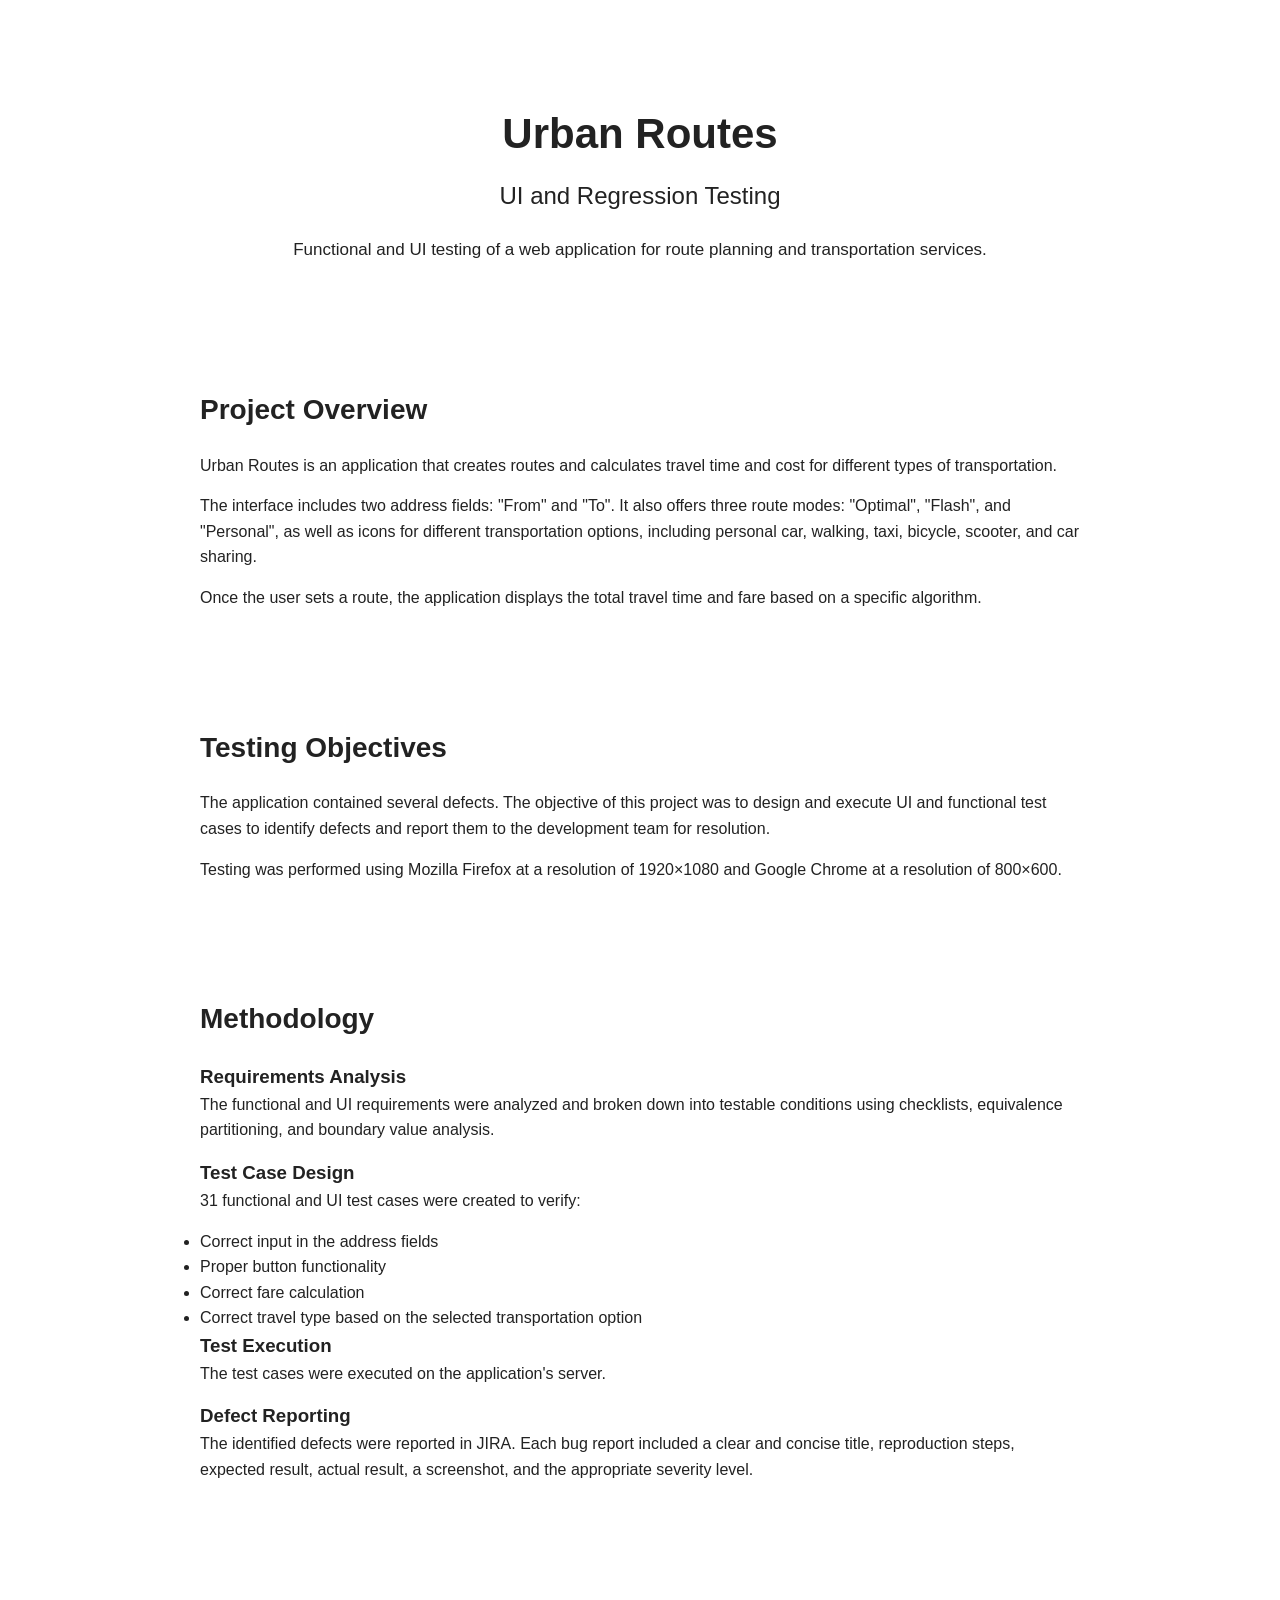
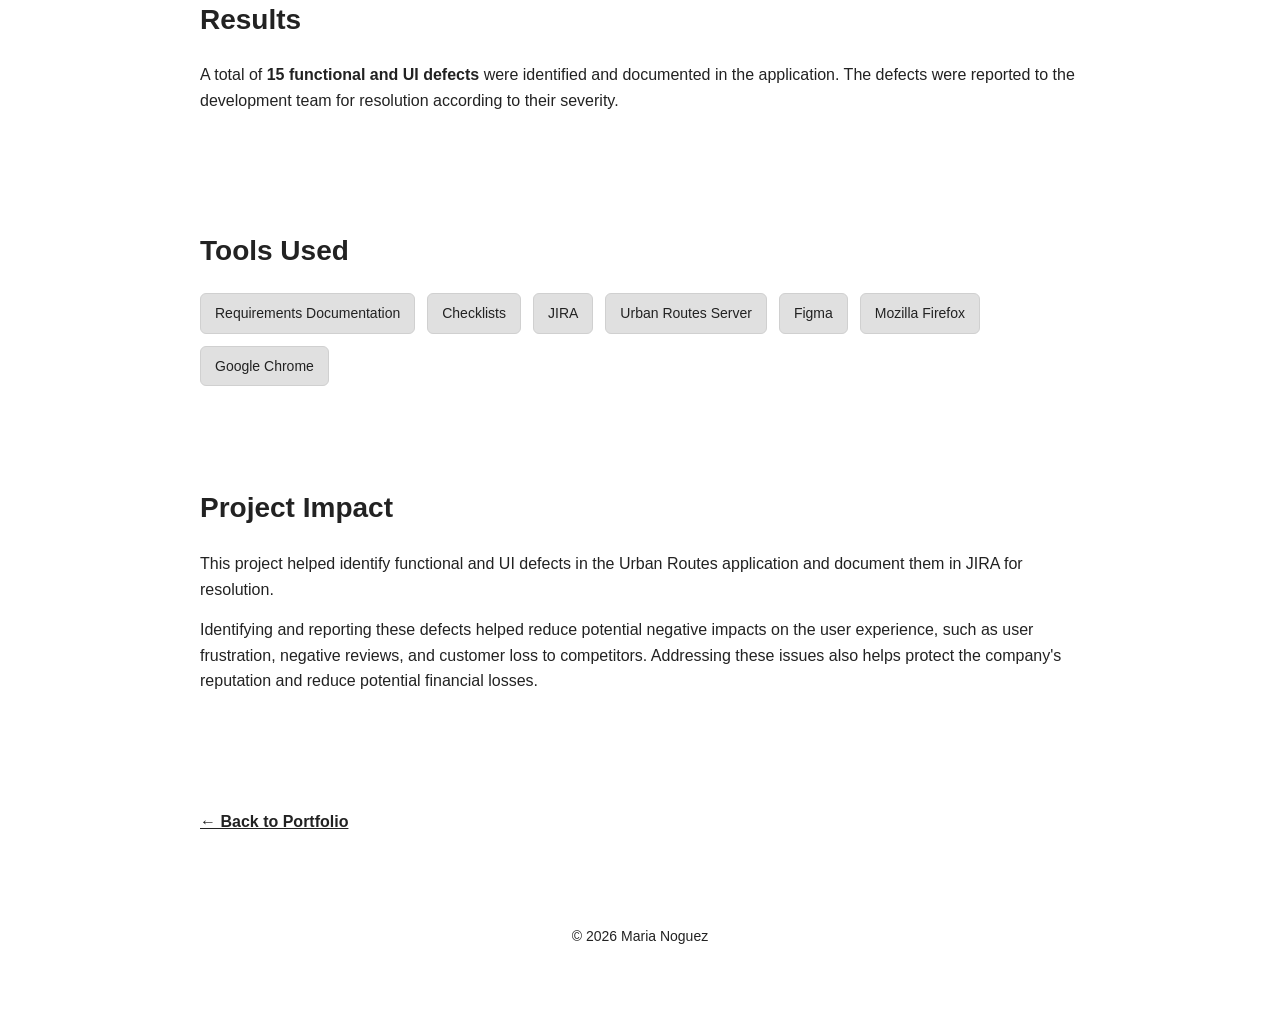
==== project-1.html @ 26d73215 "Rename project-1 to project-1.html" ====
<!DOCTYPE html>
<html lang="en">

<head>
    <meta charset="UTF-8">
    <meta name="viewport" content="width=device-width, initial-scale=1.0">

    <title>Urban Routes | UI and Regression Testing</title>

    <link rel="stylesheet" href="style.css">
</head>

<body>

    <div class="container">

        <header>
            <h1>Urban Routes</h1>
            <h2>UI and Regression Testing</h2>

            <p>
                Functional and UI testing of a web application
                for route planning and transportation services.
            </p>
        </header>

        <main>

            <!-- Project Overview -->
            <section class="section">

                <h2>Project Overview</h2>

                <p>
                    Urban Routes is an application that creates routes
                    and calculates travel time and cost for different
                    types of transportation.
                </p>

                <p>
                    The interface includes two address fields:
                    "From" and "To". It also offers three route modes:
                    "Optimal", "Flash", and "Personal", as well as icons
                    for different transportation options, including
                    personal car, walking, taxi, bicycle, scooter,
                    and car sharing.
                </p>

                <p>
                    Once the user sets a route, the application displays
                    the total travel time and fare based on a specific
                    algorithm.
                </p>

            </section>


            <!-- Testing Objectives -->
            <section class="section">

                <h2>Testing Objectives</h2>

                <p>
                    The application contained several defects.
                    The objective of this project was to design and
                    execute UI and functional test cases to identify
                    defects and report them to the development team
                    for resolution.
                </p>

                <p>
                    Testing was performed using Mozilla Firefox at a
                    resolution of 1920×1080 and Google Chrome at a
                    resolution of 800×600.
                </p>

            </section>


            <!-- Methodology -->
            <section class="section">

                <h2>Methodology</h2>

                <h3>Requirements Analysis</h3>

                <p>
                    The functional and UI requirements were analyzed
                    and broken down into testable conditions using
                    checklists, equivalence partitioning, and
                    boundary value analysis.
                </p>


                <h3>Test Case Design</h3>

                <p>
                    31 functional and UI test cases were created
                    to verify:
                </p>

                <ul>
                    <li>Correct input in the address fields</li>
                    <li>Proper button functionality</li>
                    <li>Correct fare calculation</li>
                    <li>
                        Correct travel type based on the selected
                        transportation option
                    </li>
                </ul>


                <h3>Test Execution</h3>

                <p>
                    The test cases were executed on the application's
                    server.
                </p>


                <h3>Defect Reporting</h3>

                <p>
                    The identified defects were reported in JIRA.
                    Each bug report included a clear and concise title,
                    reproduction steps, expected result, actual result,
                    a screenshot, and the appropriate severity level.
                </p>

            </section>


            <!-- Results -->
            <section class="section">

                <h2>Results</h2>

                <p>
                    A total of <strong>15 functional and UI defects</strong>
                    were identified and documented in the application.
                    The defects were reported to the development team
                    for resolution according to their severity.
                </p>

            </section>


            <!-- Tools -->
            <section class="section">

                <h2>Tools Used</h2>

                <div class="skills">

                    <span>Requirements Documentation</span>
                    <span>Checklists</span>
                    <span>JIRA</span>
                    <span>Urban Routes Server</span>
                    <span>Figma</span>
                    <span>Mozilla Firefox</span>
                    <span>Google Chrome</span>

                </div>

            </section>


            <!-- Project Impact -->
            <section class="section">

                <h2>Project Impact</h2>

                <p>
                    This project helped identify functional and UI
                    defects in the Urban Routes application and
                    document them in JIRA for resolution.
                </p>

                <p>
                    Identifying and reporting these defects helped
                    reduce potential negative impacts on the user
                    experience, such as user frustration, negative
                    reviews, and customer loss to competitors.
                    Addressing these issues also helps protect the
                    company's reputation and reduce potential
                    financial losses.
                </p>

            </section>


            <!-- Back to Portfolio -->
            <section class="section">

                <a href="index.html" class="back-button">
                    ← Back to Portfolio
                </a>

            </section>

        </main>

        <footer>
            <p>
                © 2026 Maria Noguez
            </p>
        </footer>

    </div>

</body>

</html>
---- style.css ----
* {
    margin: 0;
    padding: 0;
    box-sizing: border-box;
}

body {
    font-family: Arial, sans-serif;
    background-color: #red;
    color: #222;
    line-height: 1.6;
}

.container {
    max-width: 1000px;
    margin: 0 auto;
    padding: 40px 25px;
}

/* Header */

header {
    text-align: center;
    padding: 60px 20px;
    background-color: #ffffff;
    border-radius: 12px;
    margin-bottom: 30px;
}

header h1 {
    font-size: 42px;
    margin-bottom: 10px;
}

header h2 {
    font-size: 24px;
    font-weight: normal;
    margin-bottom: 20px;
}

header p {
    max-width: 700px;
    margin: 0 auto;
    font-size: 17px;
}


/* Sections */

.section {
    background-color: #ffffff;
    padding: 35px;
    margin-bottom: 30px;
    border-radius: 12px;
}

.section h2 {
    font-size: 28px;
    margin-bottom: 20px;
}


/* About Me */

.section p {
    margin-bottom: 15px;
}


/* Skills */

.skill-category {
    margin-bottom: 30px;
}

.skill-category:last-child {
    margin-bottom: 0;
}

.skill-category h3 {
    font-size: 20px;
    margin-bottom: 15px;
}

.skills {
    display: flex;
    flex-wrap: wrap;
    gap: 12px;
}

.skills span {
    background-color: #e0e0e0;
    color: #222;
    padding: 8px 14px;
    border-radius: 6px;
    font-size: 14px;
    border: 1px solid #d0d0d0;
    white-space: nowrap;
}


/* Projects */

.project {
    border: 1px solid #ddd;
    border-radius: 10px;
    padding: 25px;
    margin-bottom: 20px;
}

.project:last-child {
    margin-bottom: 0;
}

.project h3 {
    font-size: 21px;
    margin-bottom: 12px;
}

.project p {
    margin-bottom: 18px;
}

.project a {
    display: inline-block;
    text-decoration: none;
    background-color: #222;
    color: #ffffff;
    padding: 9px 18px;
    border-radius: 6px;
}

.project a:hover {
    opacity: 0.8;
}


/* Contact */

.section a {
    color: #222;
    font-weight: bold;
}


/* Footer */

footer {
    text-align: center;
    padding: 25px;
    font-size: 14px;
}
/* Profile photo */

.profile-photo {
    width: 200px;
    height: 200px;
    border-radius: 50%;
    object-fit: contain;
    margin-bottom: 20px;
}

.contact-buttons {
    display: flex;
    gap: 15px;
    flex-wrap: wrap;
}

.contact-buttons a {
    display: inline-block;
    text-decoration: none;
    background-color: #222;
    color: #ffffff;
    padding: 10px 20px;
    border-radius: 6px;
    font-weight: bold;
}

.contact-buttons a:hover {
    opacity: 0.8;
}
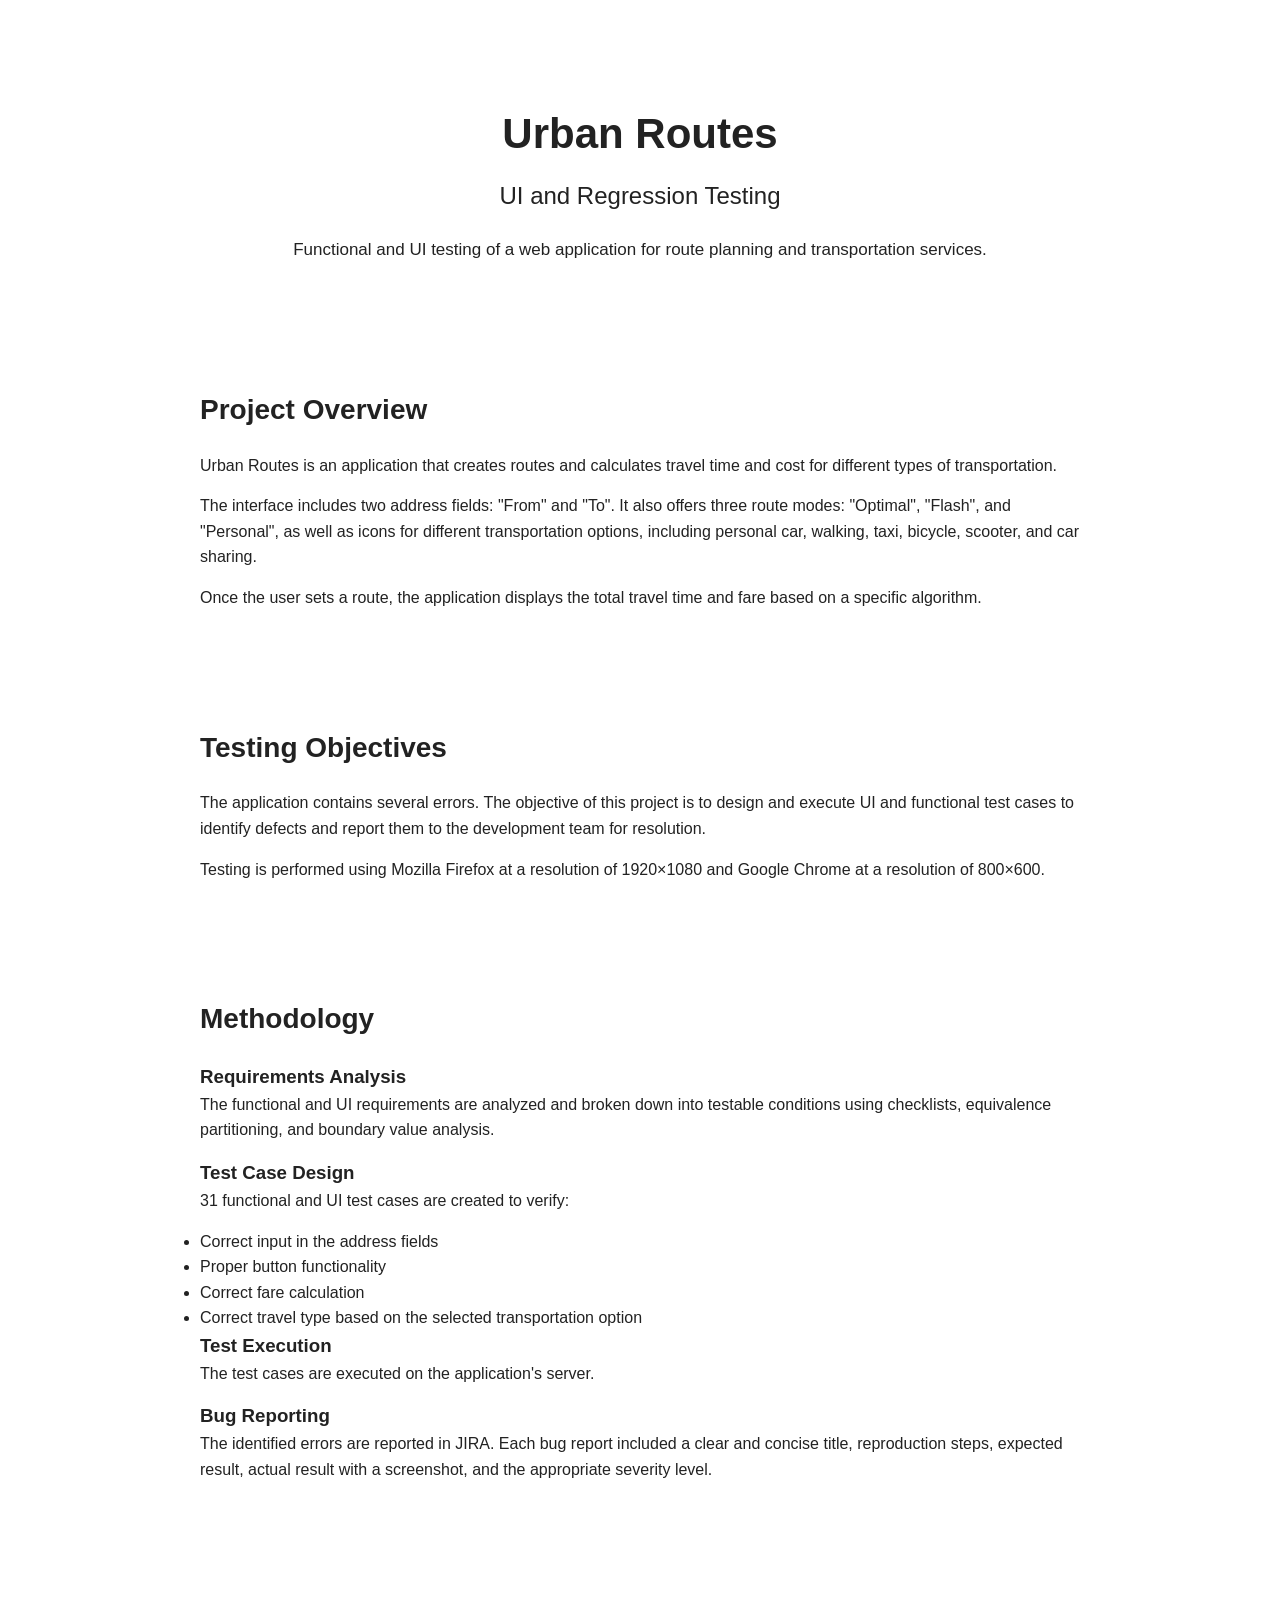
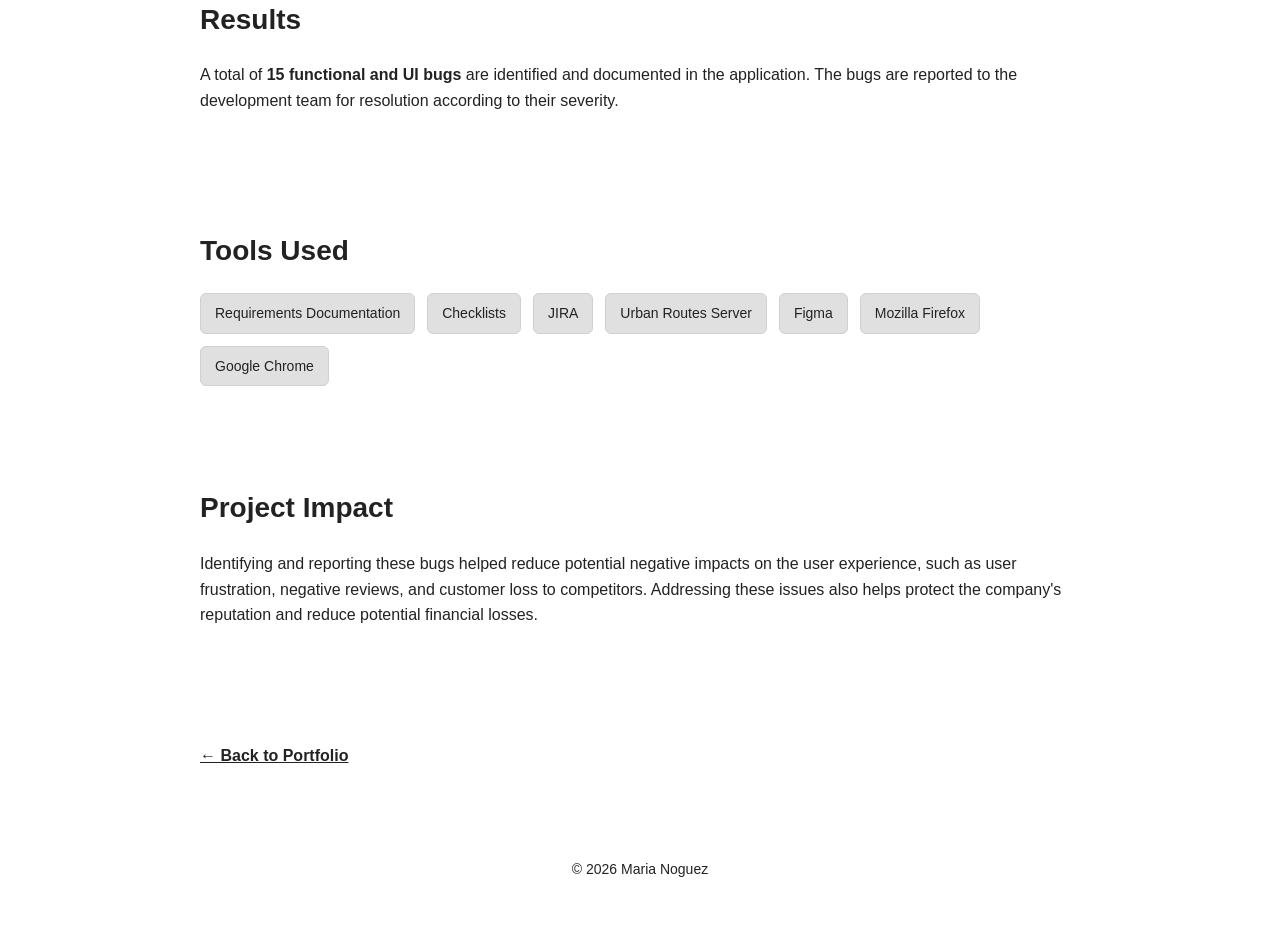
==== commit 5cc84d0b: "Update project-1.html" ====
--- a/project-1.html
+++ b/project-1.html
@@ -5,7 +5,7 @@
     <meta charset="UTF-8">
     <meta name="viewport" content="width=device-width, initial-scale=1.0">
 
-    <title>Urban Routes | UI and Regression Testing</title>
+    <title>Urban Routes | Web Design and Regression Testing</title>
 
     <link rel="stylesheet" href="style.css">
 </head>
@@ -61,15 +61,15 @@
                 <h2>Testing Objectives</h2>
 
                 <p>
-                    The application contained several defects.
-                    The objective of this project was to design and
+                    The application contains several errors.
+                    The objective of this project is to design and
                     execute UI and functional test cases to identify
                     defects and report them to the development team
                     for resolution.
                 </p>
 
                 <p>
-                    Testing was performed using Mozilla Firefox at a
+                    Testing is performed using Mozilla Firefox at a
                     resolution of 1920×1080 and Google Chrome at a
                     resolution of 800×600.
                 </p>
@@ -85,7 +85,7 @@
                 <h3>Requirements Analysis</h3>
 
                 <p>
-                    The functional and UI requirements were analyzed
+                    The functional and UI requirements are analyzed
                     and broken down into testable conditions using
                     checklists, equivalence partitioning, and
                     boundary value analysis.
@@ -95,7 +95,7 @@
                 <h3>Test Case Design</h3>
 
                 <p>
-                    31 functional and UI test cases were created
+                    31 functional and UI test cases are created
                     to verify:
                 </p>
 
@@ -113,17 +113,17 @@
                 <h3>Test Execution</h3>
 
                 <p>
-                    The test cases were executed on the application's
+                    The test cases are executed on the application's
                     server.
                 </p>
 
 
-                <h3>Defect Reporting</h3>
-
-                <p>
-                    The identified defects were reported in JIRA.
+                <h3>Bug Reporting</h3>
+
+                <p>
+                    The identified errors are reported in JIRA.
                     Each bug report included a clear and concise title,
-                    reproduction steps, expected result, actual result,
+                    reproduction steps, expected result, actual result with 
                     a screenshot, and the appropriate severity level.
                 </p>
 
@@ -136,9 +136,9 @@
                 <h2>Results</h2>
 
                 <p>
-                    A total of <strong>15 functional and UI defects</strong>
-                    were identified and documented in the application.
-                    The defects were reported to the development team
+                    A total of <strong>15 functional and UI bugs</strong>
+                    are identified and documented in the application.
+                    The bugs are reported to the development team
                     for resolution according to their severity.
                 </p>
 
@@ -171,13 +171,7 @@
                 <h2>Project Impact</h2>
 
                 <p>
-                    This project helped identify functional and UI
-                    defects in the Urban Routes application and
-                    document them in JIRA for resolution.
-                </p>
-
-                <p>
-                    Identifying and reporting these defects helped
+                    Identifying and reporting these bugs helped
                     reduce potential negative impacts on the user
                     experience, such as user frustration, negative
                     reviews, and customer loss to competitors.
--- a/style.css
+++ b/style.css
@@ -124,10 +124,11 @@
 .project a {
     display: inline-block;
     text-decoration: none;
-    background-color: #222;
-    color: #ffffff;
-    padding: 9px 18px;
+    background-color: #222222;
+    color: #ffffff !important;
+    padding: 10px 20px;
     border-radius: 6px;
+    font-weight: bold;
 }
 
 .project a:hover {
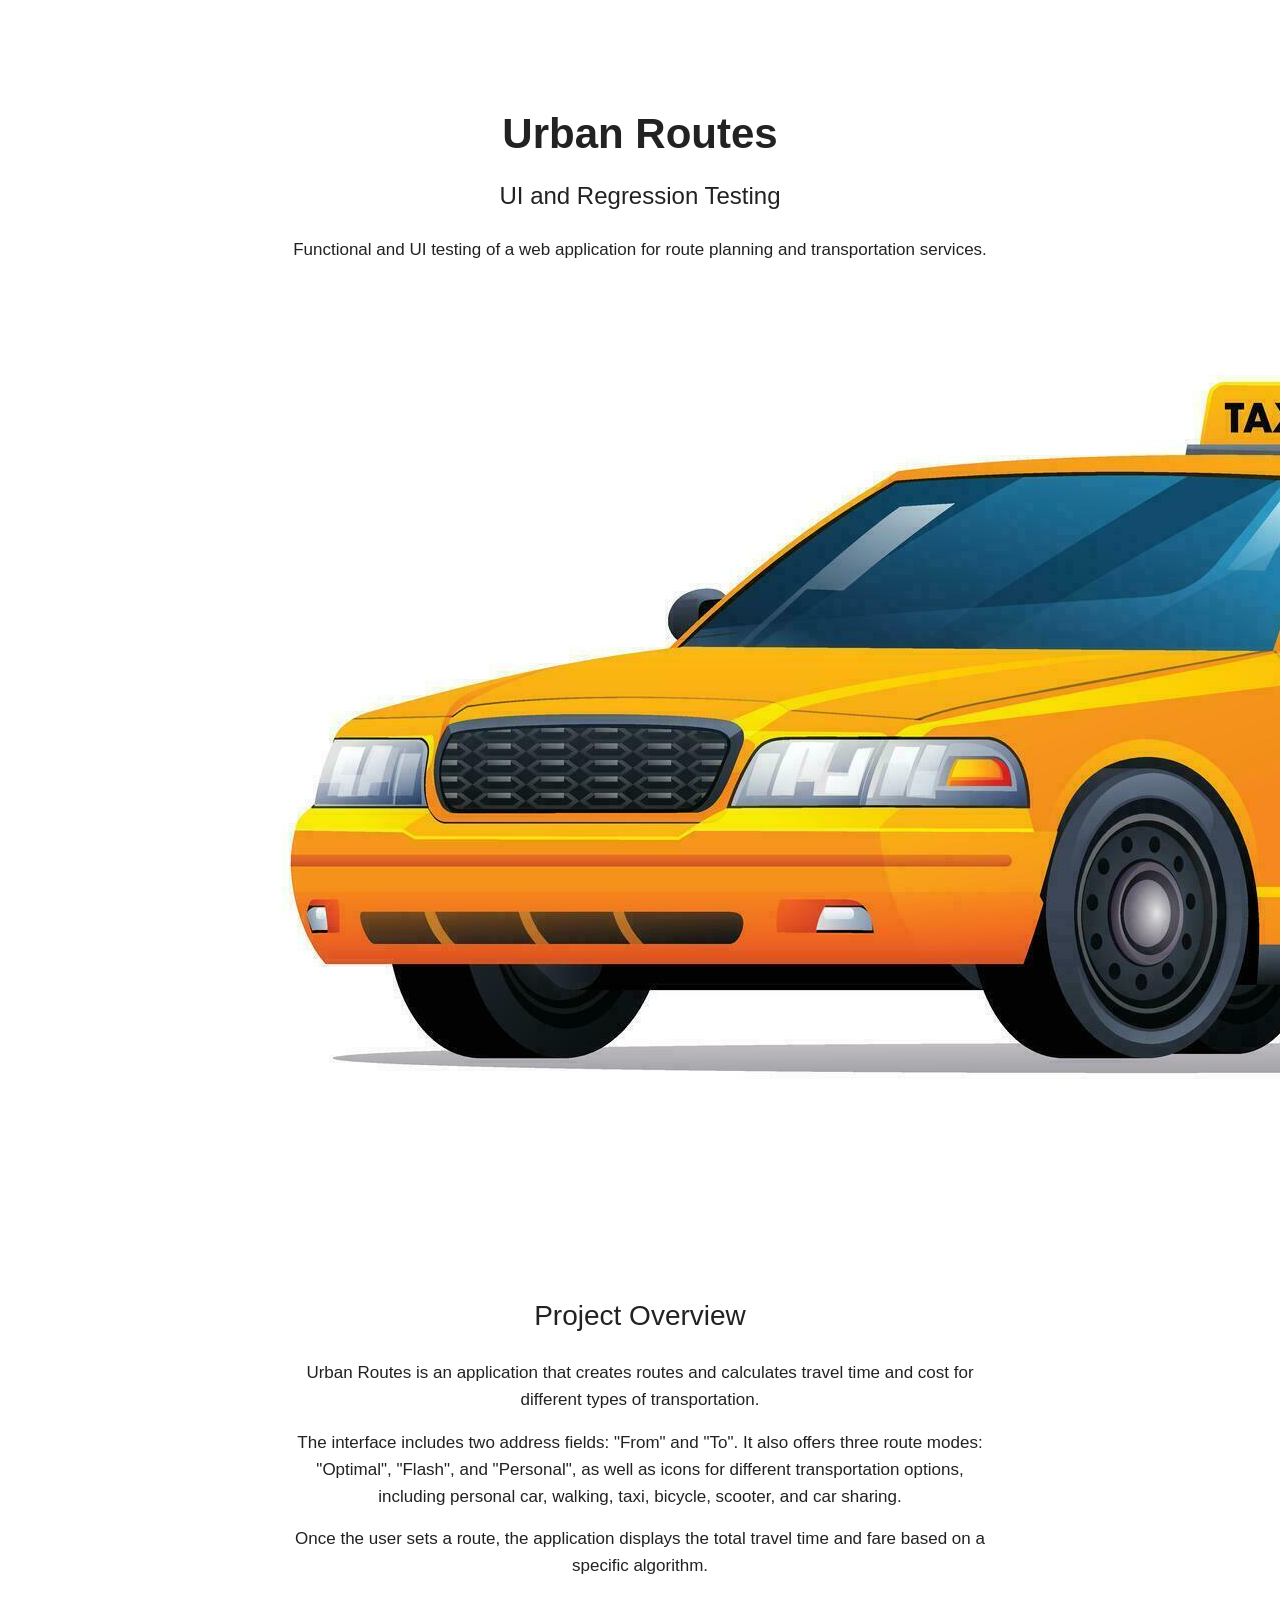
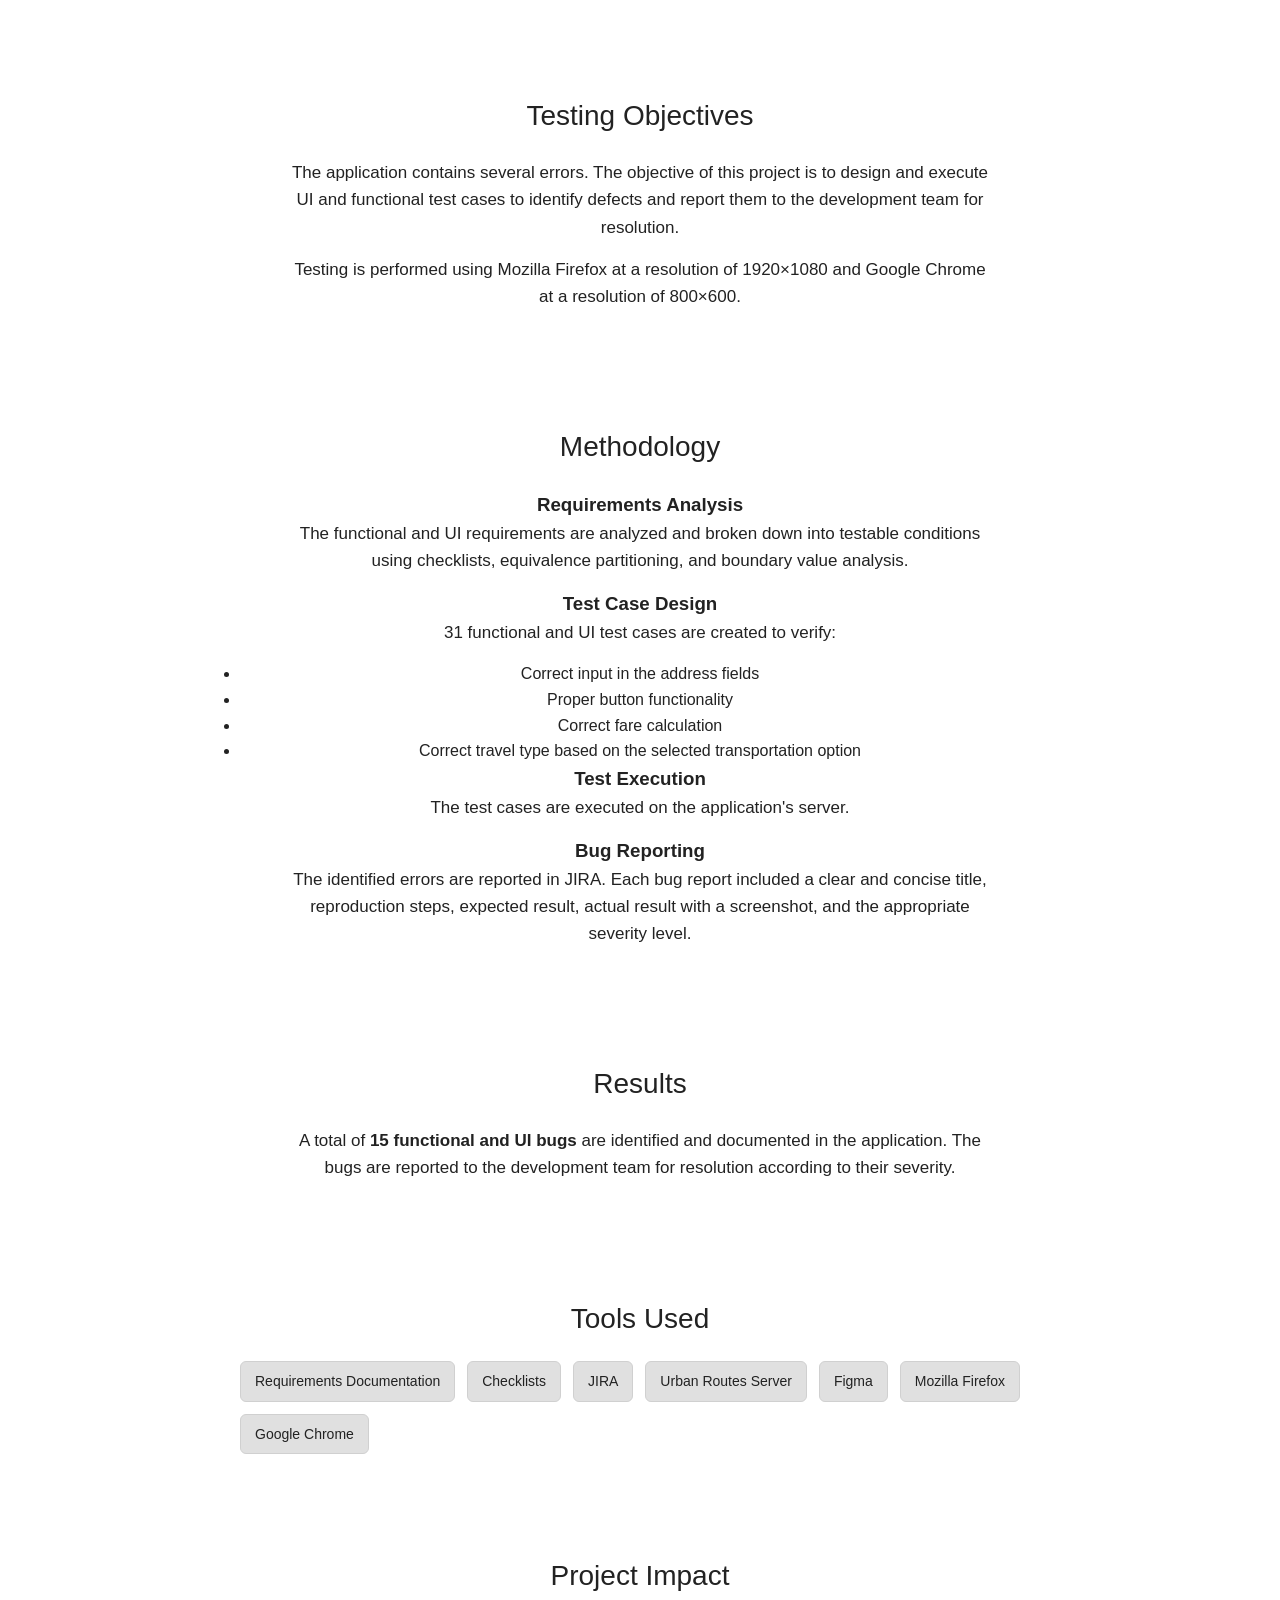
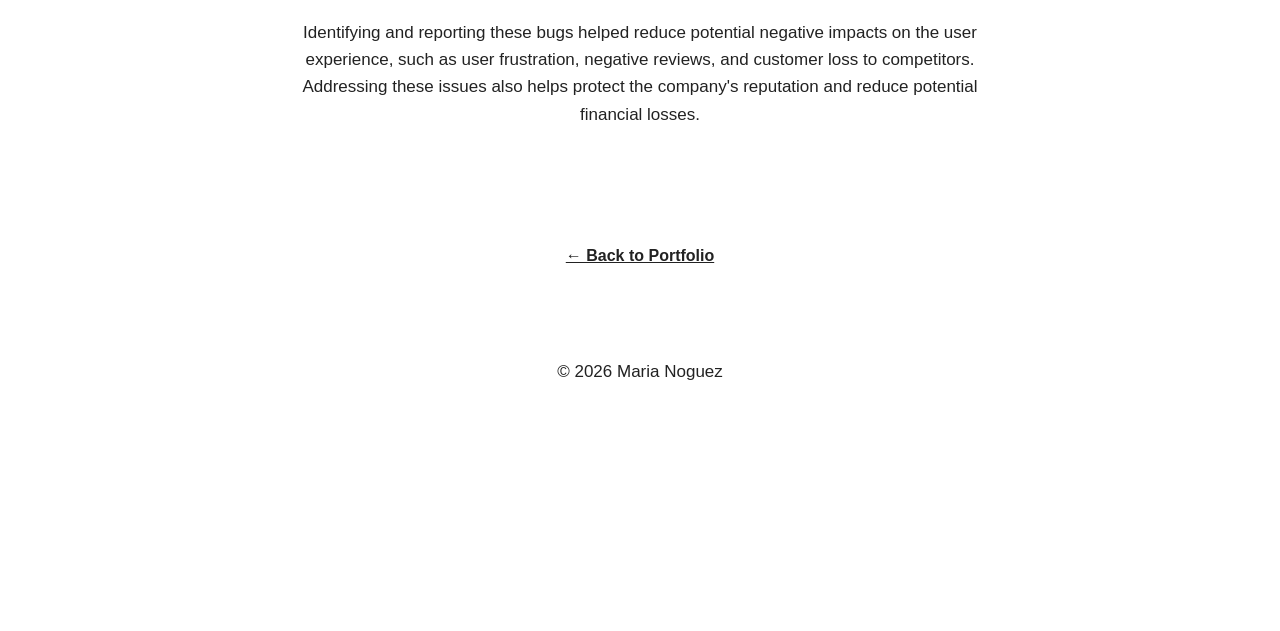
==== commit bf23c61b: "Update project-1.html" ====
--- a/project-1.html
+++ b/project-1.html
@@ -22,7 +22,11 @@
                 Functional and UI testing of a web application
                 for route planning and transportation services.
             </p>
-        </header>
+         <img src="urban-routes-taxi.jpg"
+         alt="Taxi used in the Urban Routes application"
+         class="project-image"> 
+            
+        <header>
 
         <main>
 
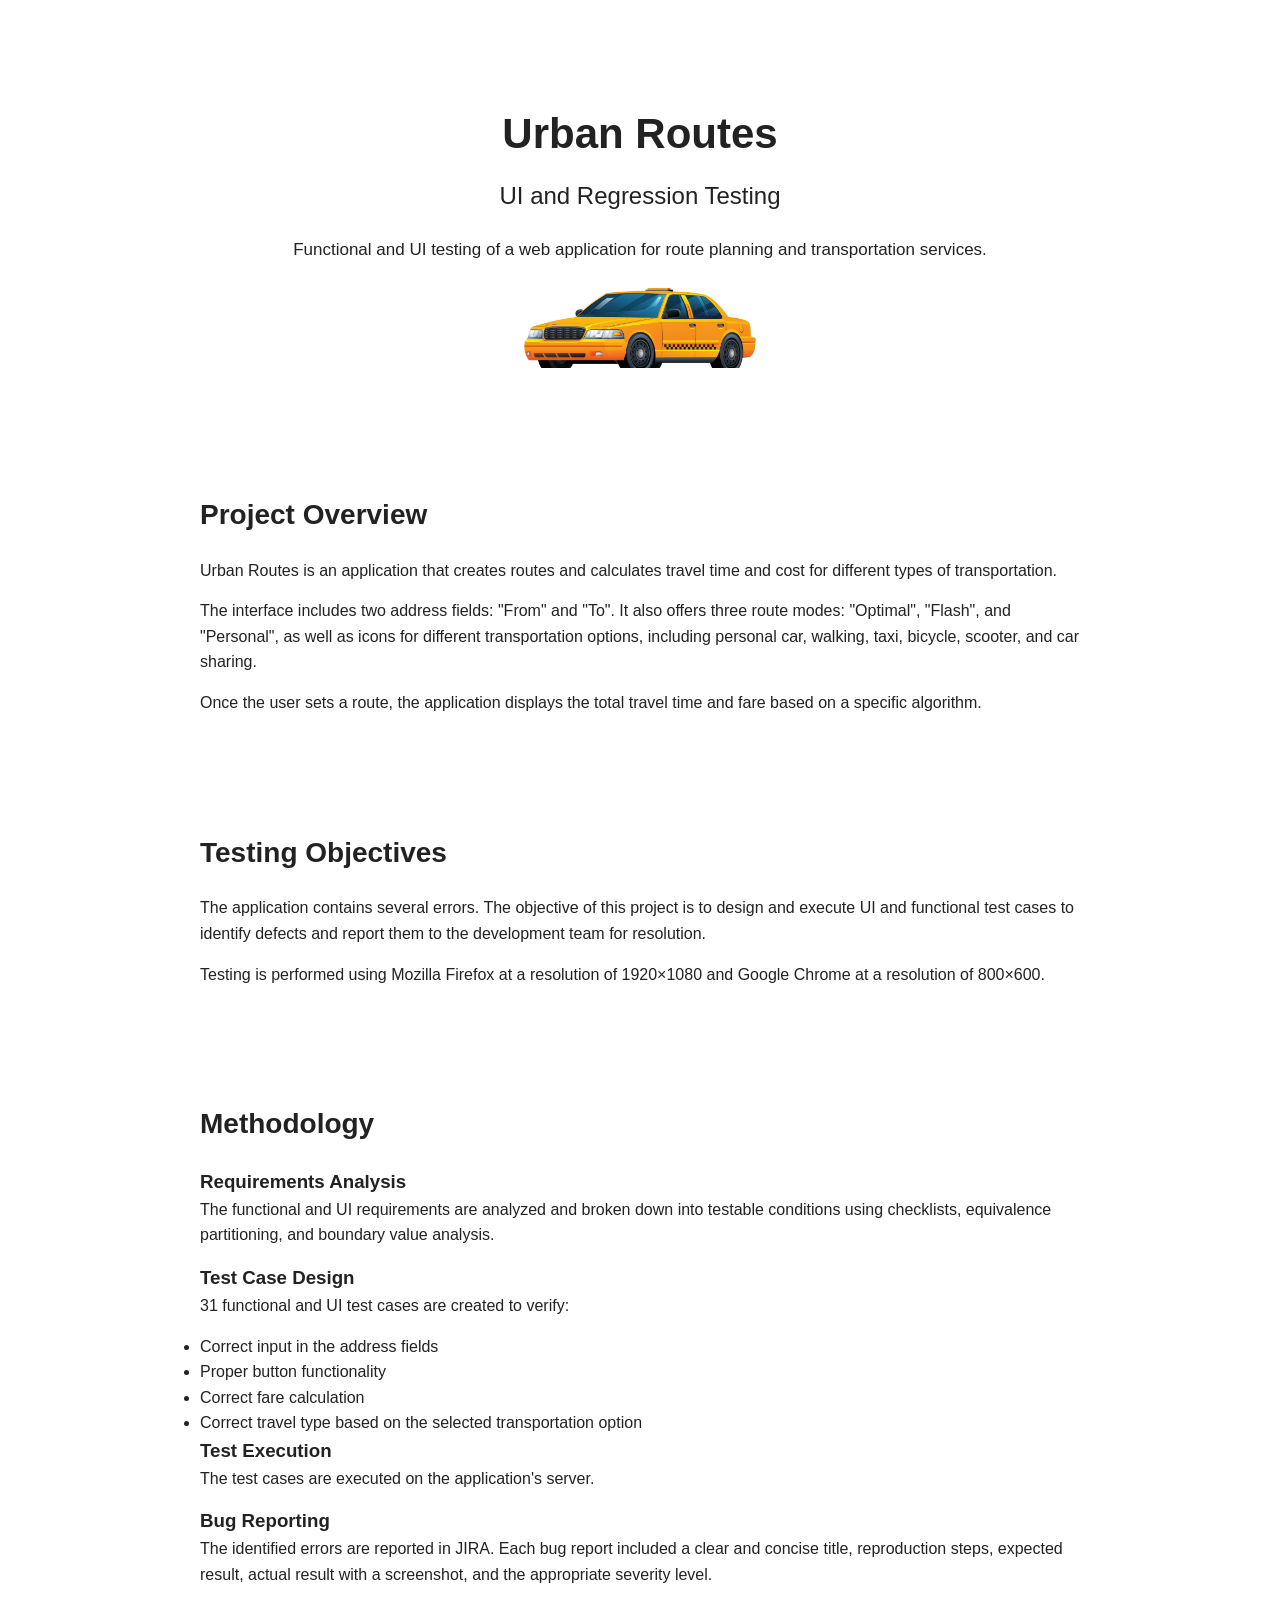
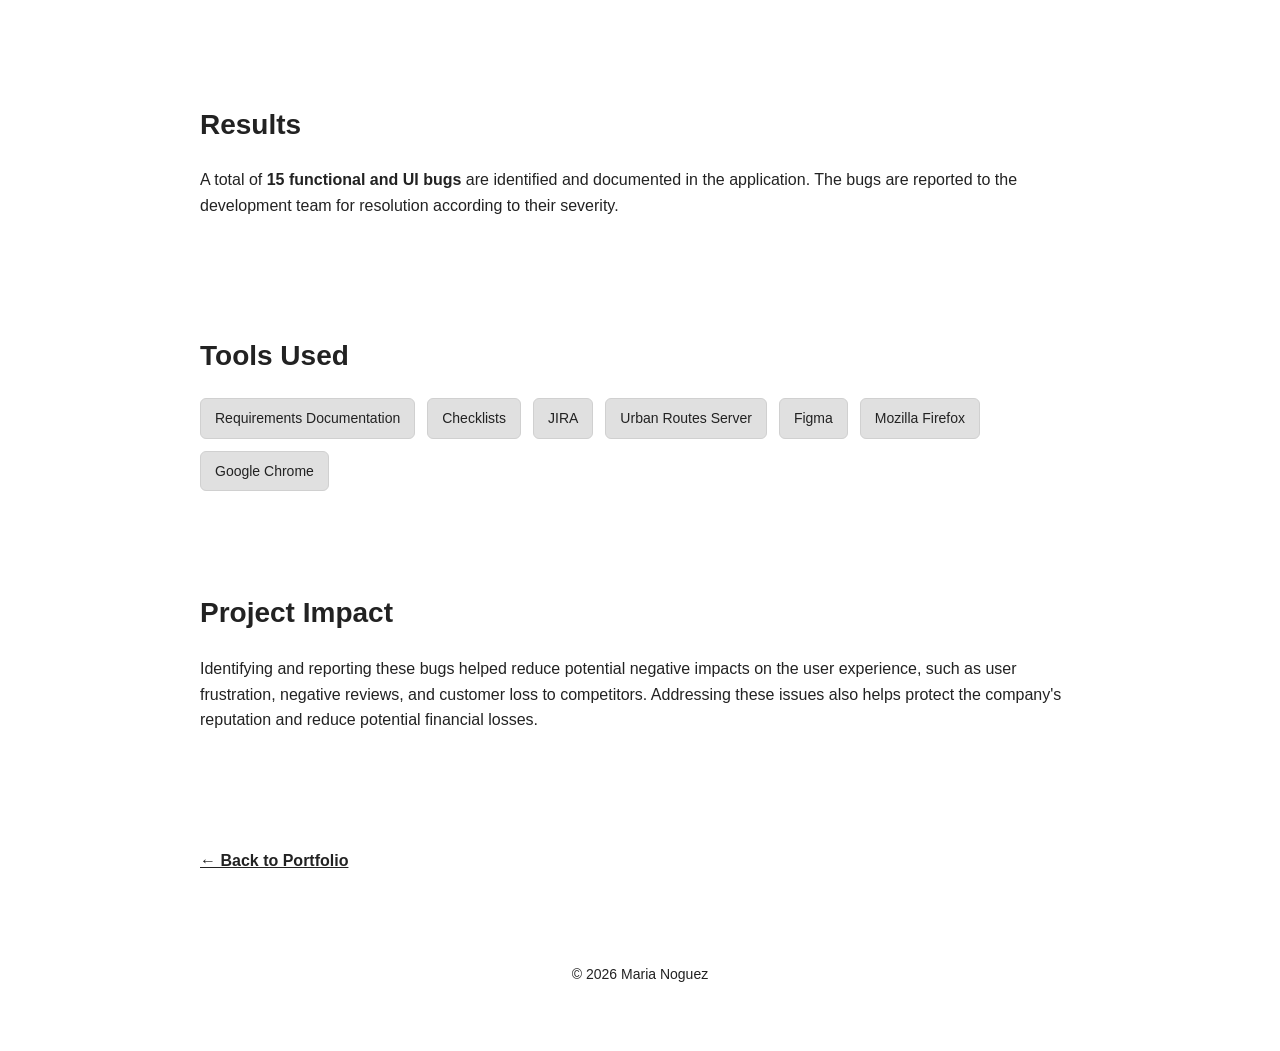
==== commit e8444734: "Update project-1.html" ====
--- a/project-1.html
+++ b/project-1.html
@@ -14,19 +14,20 @@
 
     <div class="container">
 
-        <header>
-            <h1>Urban Routes</h1>
-            <h2>UI and Regression Testing</h2>
-
-            <p>
-                Functional and UI testing of a web application
-                for route planning and transportation services.
-            </p>
-         <img src="urban-routes-taxi.jpg"
+        <header class="centered-header">
+    <h1>Urban Routes</h1>
+
+    <h2>UI and Regression Testing</h2>
+
+    <p>
+        Functional and UI testing of a web application
+        for route planning and transportation services.
+    </p>
+
+    <img src="urban-routes-taxi.jpg"
          alt="Taxi used in the Urban Routes application"
-         class="project-image"> 
-            
-        <header>
+         class="project-image">
+</header>
 
         <main>
 
--- a/style.css
+++ b/style.css
@@ -20,7 +20,7 @@
 /* Header */
 
 header {
-    text-align: center;
+    text-align: left;
     padding: 60px 20px;
     background-color: #ffffff;
     border-radius: 12px;
@@ -180,3 +180,16 @@
 .contact-buttons a:hover {
     opacity: 0.8;
 }
+
+.project-image {
+    display: block;
+    width: 260px;
+    height: 80px;
+    object-fit: cover;
+    margin: 25px auto 0;
+    border-radius: 10px;
+}
+/* Centered Header */
+.centered-header {
+    text-align: center;
+}
